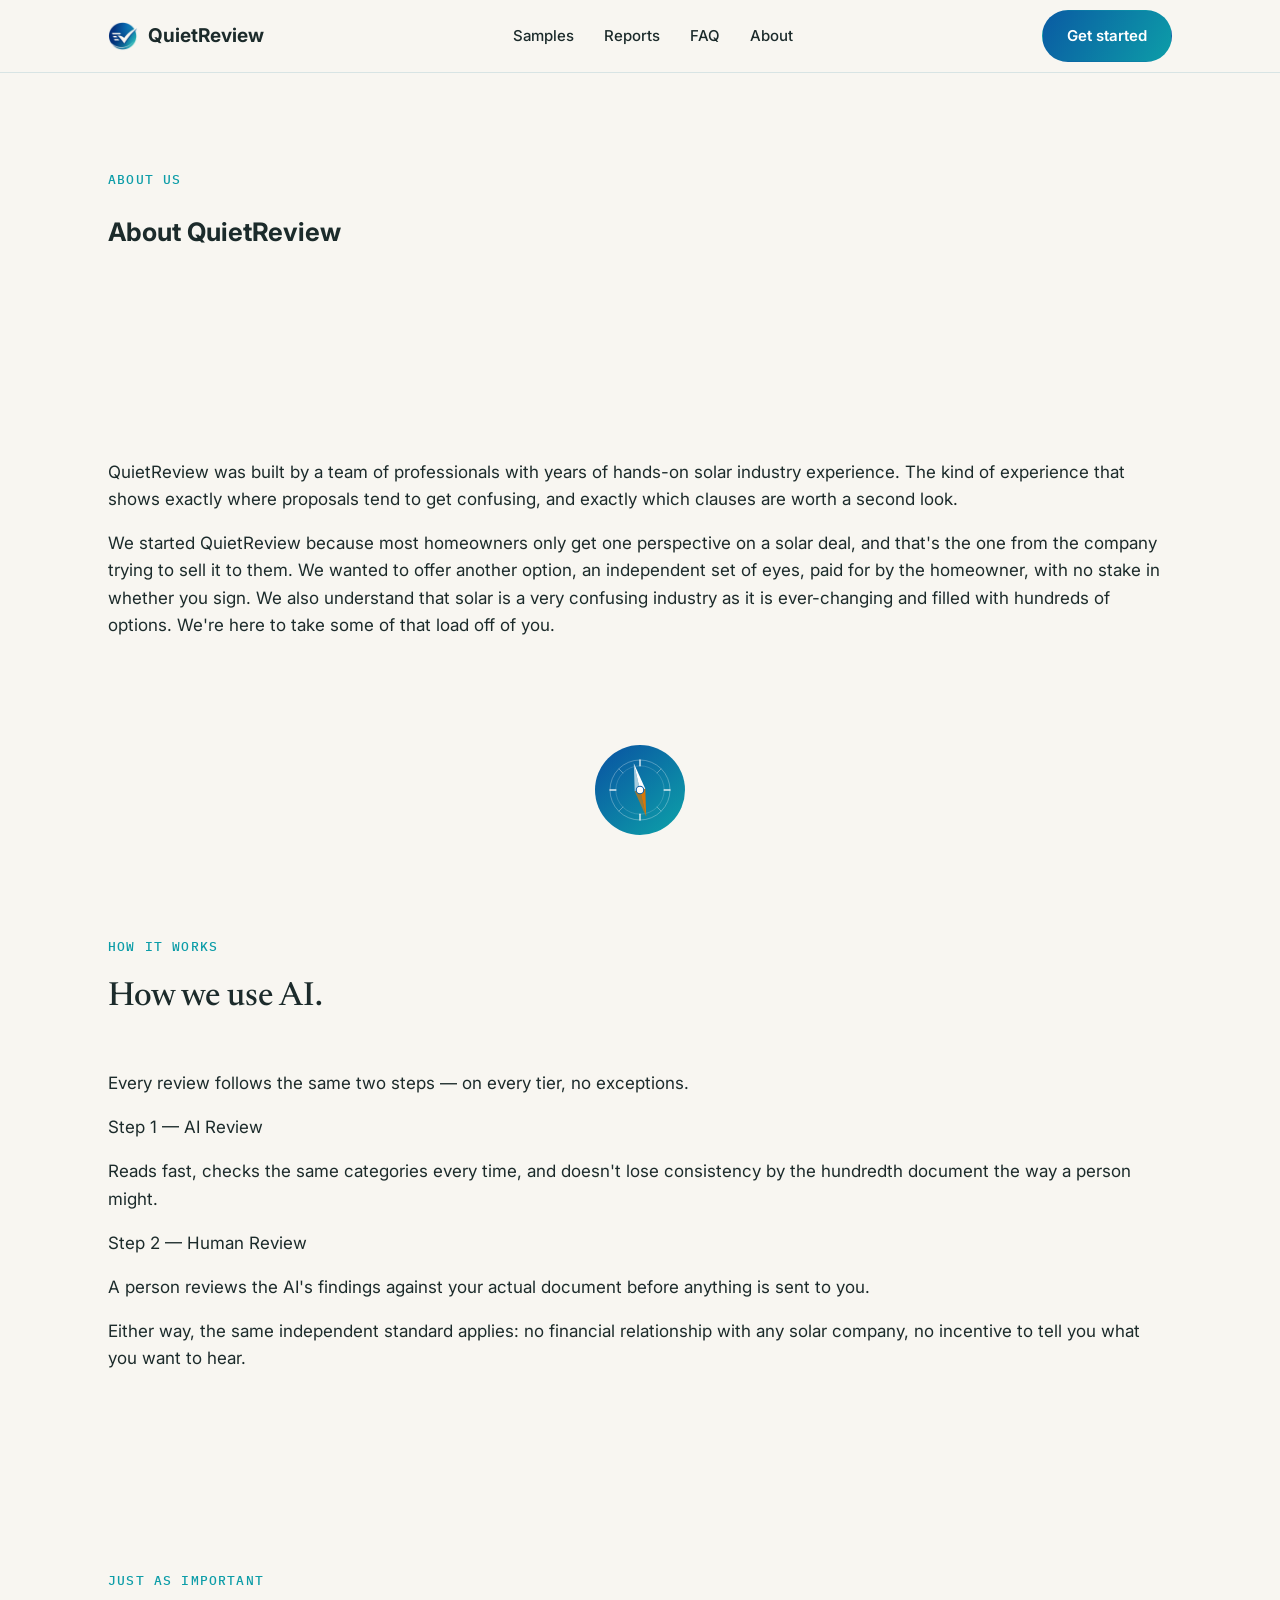
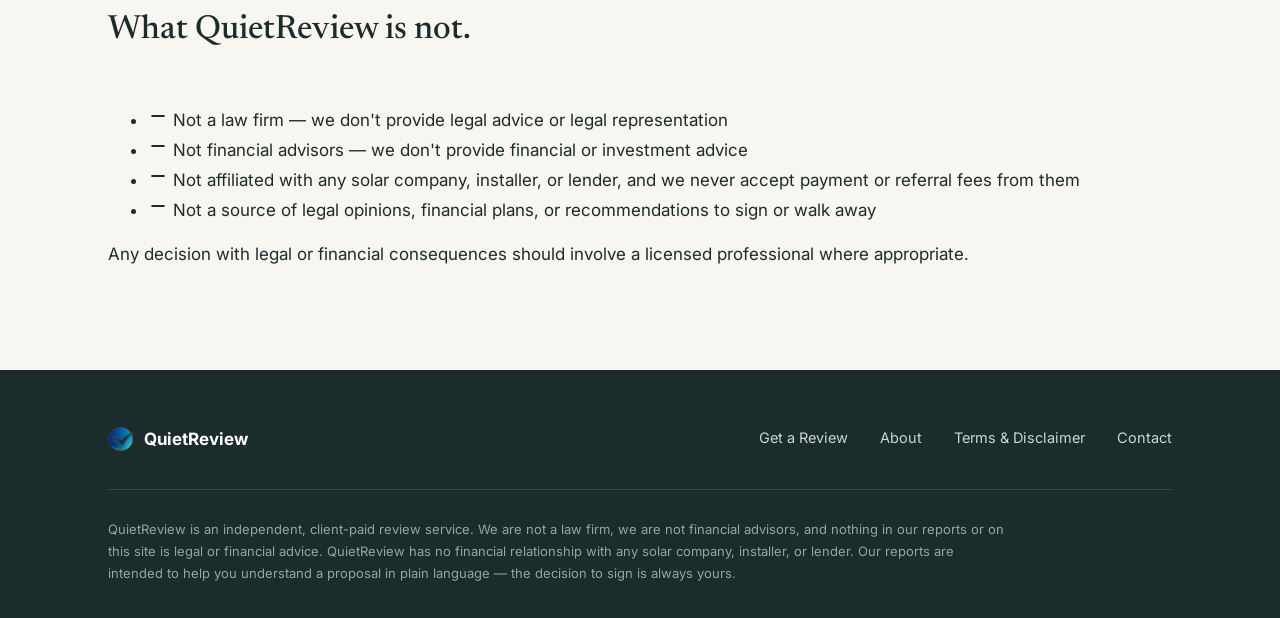
==== about.html @ 3530e282 "Enlarge compass and text, cut remaining dead space" ====
<!DOCTYPE html>
<html lang="en">
<head>
<meta charset="UTF-8">
<meta name="viewport" content="width=device-width, initial-scale=1.0">
<title>About QuietReview — Independent Proposal & Contract Analysis</title>
<meta name="description" content="QuietReview was built by a team with years of hands-on solar industry experience, to give homeowners an independent second opinion on their proposal.">
<link rel="icon" type="image/png" href="assets/quietreview-favicon.png">
<link rel="stylesheet" href="style.css">
</head>
<body>

<svg width="0" height="0" style="position:absolute">
  <symbol id="qr-check" viewBox="0 0 24 24" fill="none">
    <path d="M4 13.2L9.5 18.5L20 6" stroke="currentColor" stroke-width="2.4" stroke-linecap="round" stroke-linejoin="round"/>
  </symbol>
  <symbol id="qr-dash" viewBox="0 0 24 24" fill="none">
    <path d="M5 12H19" stroke="currentColor" stroke-width="2.4" stroke-linecap="round"/>
  </symbol>
  <linearGradient id="qr-mark-gradient" x1="15%" y1="10%" x2="90%" y2="95%">
    <stop offset="0%" stop-color="#0A5BA3"/>
    <stop offset="100%" stop-color="#0D9DA8"/>
  </linearGradient>
</svg>

<header class="site-header">
  <div class="wrap">
    <a class="brand" href="index.html">
      <img src="assets/quietreview-mark.png" alt="">
      <span class="brand-word">QuietReview</span>
    </a>
    <nav>
      <ul class="nav-links">
        <li><a href="index.html#samples">Samples</a></li>
        <li><a href="index.html#tiers">Reports</a></li>
        <li><a href="index.html#faq">FAQ</a></li>
        <li><a href="about.html" class="active">About</a></li>
      </ul>
    </nav>
    <a class="btn nav-cta" href="order.html">Get started</a>
  </div>
</header>

<main>

  <!-- ============ PAGE HEADER ============ -->
  <section class="page-hero">
    <div class="wrap">
      <p class="eyebrow">About Us</p>
      <h1>About QuietReview</h1>
    </div>
  </section>

  <!-- ============ WHO WE ARE ============ -->
  <section class="about-narrative">
    <div class="wrap wrap-narrow">
      <p class="lede-large">QuietReview was built by a team of professionals with years of hands-on solar industry experience. The kind of experience that shows exactly where proposals tend to get confusing, and exactly which clauses are worth a second look.</p>
      <p>We started QuietReview because most homeowners only get one perspective on a solar deal, and that's the one from the company trying to sell it to them. We wanted to offer another option, an independent set of eyes, paid for by the homeowner, with no stake in whether you sign. We also understand that solar is a very confusing industry as it is ever-changing and filled with hundreds of options. We're here to take some of that load off of you.</p>
    </div>
  </section>

  <!-- ============ SECONDARY MARK DIVIDER ============ -->
  <div class="mark-divider" aria-hidden="true">
    <svg viewBox="0 0 240 240" width="100" height="100" style="display:block;margin:0 auto;">
      <circle cx="120" cy="120" r="108" fill="url(#qr-mark-gradient)"/>
      <circle cx="120" cy="120" r="72" fill="none" stroke="#FFFFFF" stroke-width="2" opacity="0.35"/>
      <circle cx="120" cy="120" r="58" fill="none" stroke="#FFFFFF" stroke-width="1.5" opacity="0.25"/>
      <g stroke="#FFFFFF" stroke-width="3.5" stroke-linecap="round" opacity="0.85">
        <line x1="120" y1="48" x2="120" y2="62"/>
        <line x1="120" y1="178" x2="120" y2="192"/>
        <line x1="48" y1="120" x2="62" y2="120"/>
        <line x1="178" y1="120" x2="192" y2="120"/>
      </g>
      <g stroke="#FFFFFF" stroke-width="2" stroke-linecap="round" opacity="0.4">
        <line x1="69.4" y1="69.4" x2="79.2" y2="79.2"/>
        <line x1="170.6" y1="69.4" x2="160.8" y2="79.2"/>
        <line x1="69.4" y1="170.6" x2="79.2" y2="160.8"/>
        <line x1="170.6" y1="170.6" x2="160.8" y2="160.8"/>
      </g>
      <g transform="rotate(-13 120 120)">
        <path d="M120 54 L133 120 L120 120 Z" fill="#FFFFFF"/>
        <path d="M120 54 L107 120 L120 120 Z" fill="#FFFFFF" opacity="0.65"/>
        <path d="M120 186 L133 120 L120 120 Z" fill="#D97706"/>
        <path d="M120 186 L107 120 L120 120 Z" fill="#D97706" opacity="0.7"/>
      </g>
      <circle cx="120" cy="120" r="9" fill="#FFFFFF"/>
      <circle cx="120" cy="120" r="9" fill="none" stroke="#0A5BA3" stroke-width="2.5"/>
    </svg>
  </div>

  <!-- ============ HOW WE USE AI ============ -->
  <section class="about-ai">
    <div class="wrap wrap-narrow">
      <div class="section-head">
        <p class="eyebrow">How It Works</p>
        <h2>How we use AI.</h2>
      </div>
      <p class="ai-lede">Every review follows the same two steps — on every tier, no exceptions.</p>
      <div class="ai-steps">
        <div class="ai-step">
          <p class="ai-step-label">Step 1 — AI Review</p>
          <p>Reads fast, checks the same categories every time, and doesn't lose consistency by the hundredth document the way a person might.</p>
        </div>
        <div class="ai-step">
          <p class="ai-step-label">Step 2 — Human Review</p>
          <p>A person reviews the AI's findings against your actual document before anything is sent to you.</p>
        </div>
      </div>
      <p class="ai-closing">Either way, the same independent standard applies: no financial relationship with any solar company, no incentive to tell you what you want to hear.</p>
    </div>
  </section>

  <!-- ============ WHAT WE'RE NOT ============ -->
  <section class="about-not">
    <div class="wrap wrap-narrow">
      <div class="section-head">
        <p class="eyebrow">Just As Important</p>
        <h2>What QuietReview is not.</h2>
      </div>
      <ul class="not-list">
        <li><svg class="mark"><use href="#qr-dash"/></svg> Not a law firm — we don't provide legal advice or legal representation</li>
        <li><svg class="mark"><use href="#qr-dash"/></svg> Not financial advisors — we don't provide financial or investment advice</li>
        <li><svg class="mark"><use href="#qr-dash"/></svg> Not affiliated with any solar company, installer, or lender, and we never accept payment or referral fees from them</li>
        <li><svg class="mark"><use href="#qr-dash"/></svg> Not a source of legal opinions, financial plans, or recommendations to sign or walk away</li>
      </ul>
      <p class="not-closing">Any decision with legal or financial consequences should involve a licensed professional where appropriate.</p>
    </div>
  </section>

</main>

<footer class="site-footer">
  <div class="wrap">
    <div class="footer-top">
      <div class="footer-brand">
        <img src="assets/quietreview-mark.png" alt="">
        <span>QuietReview</span>
      </div>
      <ul class="footer-links">
        <li><a href="order.html">Get a Review</a></li>
        <li><a href="about.html">About</a></li>
        <li><a href="terms.html">Terms &amp; Disclaimer</a></li>
        <li><a href="mailto:hello@quietreview.com">Contact</a></li>
      </ul>
    </div>
    <p class="footer-disclaimer">QuietReview is an independent, client-paid review service. We are not a law firm, we are not financial advisors, and nothing in our reports or on this site is legal or financial advice. QuietReview has no financial relationship with any solar company, installer, or lender. Our reports are intended to help you understand a proposal in plain language — the decision to sign is always yours.</p>
  </div>
</footer>

</body>
</html>
---- style.css ----
/* ============================================================
   QuietReview — Shared Stylesheet
   Design system: teal-forward, analytical-but-human.
   Deliberately avoids the "warm cream + terracotta + big serif"
   template look — mono labels + restrained serif display instead.
   ============================================================ */

@import url('https://fonts.googleapis.com/css2?family=Newsreader:ital,opsz,wght@0,6..72,400;0,6..72,500;0,6..72,600;1,6..72,400&family=Inter:wght@400;500;600;700&family=IBM+Plex+Mono:wght@400;500&display=swap');

:root {
  /* Colors matched directly to the logo's own gradient (navy -> cyan-teal),
     sampled from the source mark, rather than the flatter brand teal */
  --teal-navy: #0A5BA3;
  --teal: #0D9DA8;
  --teal-dark: #0B7E88;
  --offwhite: #F8F6F1;
  --amber: #D97706;
  --charcoal: #1C2B2B;
  --light-teal: #E6F4F4;

  /* Derived working colors */
  --text: var(--charcoal);
  --text-muted: #55696A;
  --border: #D8E4E4;
  --white: #FFFFFF;
  --gradient-brand: linear-gradient(120deg, var(--teal-navy), var(--teal));

  /* Type */
  --font-display: 'Newsreader', Georgia, serif;
  --font-body: 'Inter', -apple-system, BlinkMacSystemFont, sans-serif;
  --font-mono: 'IBM Plex Mono', ui-monospace, monospace;

  --radius: 10px;
  --max-width: 1120px;
}

*, *::before, *::after { box-sizing: border-box; }

html { scroll-behavior: smooth; }

body {
  margin: 0;
  background: var(--offwhite);
  color: var(--text);
  font-family: var(--font-body);
  font-size: 17px;
  line-height: 1.6;
  -webkit-font-smoothing: antialiased;
}

img { max-width: 100%; display: block; }

a { color: var(--teal); }
a:focus-visible, button:focus-visible, summary:focus-visible, input:focus-visible, textarea:focus-visible {
  outline: 2px solid var(--amber);
  outline-offset: 3px;
}

.wrap {
  max-width: var(--max-width);
  margin: 0 auto;
  padding: 0 28px;
}

/* ---------- Eyebrow / mono labels — the recurring structural signature ---------- */
.eyebrow {
  font-family: var(--font-mono);
  font-size: 13px;
  letter-spacing: 0.09em;
  text-transform: uppercase;
  color: var(--teal);
  font-weight: 500;
}

/* ---------- Header / nav ---------- */
.site-header {
  position: sticky;
  top: 0;
  z-index: 20;
  background: rgba(248, 246, 241, 0.92);
  backdrop-filter: blur(6px);
  border-bottom: 1px solid var(--border);
}
.site-header .wrap {
  display: flex;
  align-items: center;
  justify-content: space-between;
  height: 72px;
}
.brand {
  display: flex;
  align-items: center;
  gap: 10px;
  text-decoration: none;
  color: var(--charcoal);
}
.brand img { height: 30px; width: auto; }
.brand-word { font-family: var(--font-body); font-weight: 700; font-size: 19px; color: var(--charcoal); }
.nav-links {
  display: flex;
  gap: 30px;
  list-style: none;
  margin: 0; padding: 0;
  font-size: 15px;
}
.nav-links a { color: var(--text); text-decoration: none; font-weight: 500; }
.nav-links a:hover { color: var(--teal); }
.nav-cta {
  background: var(--gradient-brand);
  color: var(--white) !important;
  padding: 10px 18px;
  border-radius: 999px;
  font-weight: 600;
  font-size: 14px;
}
.nav-toggle { display: none; }

/* ---------- Buttons ---------- */
.btn {
  display: inline-flex;
  align-items: center;
  gap: 8px;
  font-family: var(--font-body);
  font-weight: 600;
  font-size: 15px;
  padding: 13px 24px;
  border-radius: 999px;
  border: 1px solid transparent;
  cursor: pointer;
  text-decoration: none;
  transition: transform 0.15s ease, box-shadow 0.15s ease;
}
.btn:hover { transform: translateY(-1px); }
.btn-primary { background: var(--gradient-brand); color: var(--white); }
.btn-primary:hover { box-shadow: 0 8px 20px -8px rgba(13,110,110,0.55); }
.btn-outline { background: transparent; color: var(--teal); border-color: var(--teal); }
.btn-outline:hover { background: var(--light-teal); }

/* ---------- Hero ---------- */
.hero {
  padding: 96px 0 84px;
  border-bottom: 1px solid var(--border);
}
.hero .wrap {
  display: grid;
  grid-template-columns: 1.15fr 0.85fr;
  gap: 56px;
  align-items: center;
}
.hero h1 {
  font-family: var(--font-display);
  font-weight: 500;
  font-size: clamp(2.4rem, 4.2vw, 3.4rem);
  line-height: 1.12;
  letter-spacing: -0.01em;
  margin: 18px 0 22px;
  color: var(--charcoal);
}
.hero .lede {
  font-size: 19px;
  color: var(--text-muted);
  max-width: 46ch;
  margin: 0 0 34px;
}
.hero-ctas { display: flex; gap: 14px; flex-wrap: wrap; }

/* Signature element: a full recreation of the real logo mark, given weight via shadow */
.hero-mark {
  position: relative;
  aspect-ratio: 1;
  max-width: 340px;
  justify-self: end;
}
.hero-mark svg {
  width: 100%;
  height: 100%;
  filter: drop-shadow(0 22px 40px rgba(10, 60, 80, 0.28));
}

/* ---------- Section scaffolding ---------- */
section { padding: 84px 0; }
.section-head { max-width: 640px; margin: 0 0 46px; }
.section-head h2 {
  font-family: var(--font-display);
  font-weight: 500;
  font-size: clamp(1.7rem, 2.6vw, 2.2rem);
  margin: 12px 0 0;
  color: var(--charcoal);
}

/* ---------- What it is / isn't ---------- */
.is-isnt {
  background: var(--white);
  border-bottom: 1px solid var(--border);
}
.is-isnt-grid {
  display: grid;
  grid-template-columns: 1fr 1fr;
  gap: 40px;
}
.is-isnt-card h3 {
  font-family: var(--font-body);
  font-size: 15px;
  text-transform: uppercase;
  letter-spacing: 0.06em;
  color: var(--text-muted);
  margin: 0 0 18px;
}
.is-isnt-card ul { list-style: none; margin: 0; padding: 0; }
.is-isnt-card li {
  display: flex;
  gap: 12px;
  padding: 12px 0;
  border-top: 1px solid var(--border);
  font-size: 16px;
}
.is-isnt-card li:first-of-type { border-top: none; }
.mark { flex: none; width: 20px; height: 20px; margin-top: 2px; }
.is .mark { color: var(--teal); }
.isnt .mark { color: var(--text-muted); }

/* ---------- Tier cards ---------- */
.tiers { background: var(--offwhite); }
.tier-grid {
  display: grid;
  grid-template-columns: repeat(3, 1fr);
  gap: 24px;
}
.tier-card {
  background: var(--white);
  border: 1px solid var(--border);
  border-radius: var(--radius);
  padding: 32px 28px;
  display: flex;
  flex-direction: column;
}
.tier-card.featured {
  border-color: var(--teal);
  box-shadow: 0 16px 40px -20px rgba(13,110,110,0.35);
}
.tier-name { font-family: var(--font-body); font-weight: 700; font-size: 18px; margin: 14px 0 4px; }
.tier-price {
  font-family: var(--font-mono);
  font-size: 34px;
  font-weight: 500;
  color: var(--teal);
  margin: 0 0 6px;
}
.tier-desc { color: var(--text-muted); font-size: 15px; margin: 0 0 20px; }
.tier-card ul { list-style: none; margin: 0 0 26px; padding: 0; flex: 1; }
.tier-card li {
  display: flex;
  gap: 10px;
  font-size: 14.5px;
  padding: 7px 0;
}
.tier-card .mark { width: 16px; height: 16px; margin-top: 3px; color: var(--teal); }
.tier-delivery { font-family: var(--font-mono); font-size: 12.5px; color: var(--text-muted); margin: 0 0 18px; }
.tier-card .btn { justify-content: center; }

/* ---------- Sample downloads ---------- */
.samples {
  background: var(--light-teal);
  border-top: 1px solid var(--border);
  border-bottom: 1px solid var(--border);
}
.samples .wrap { text-align: center; }
.samples h2 {
  font-family: var(--font-display);
  font-weight: 500;
  font-size: clamp(1.6rem, 2.4vw, 2rem);
  margin: 10px 0 12px;
}
.samples p.lede { color: var(--text-muted); margin: 0 auto 44px; }

.sample-grid {
  display: grid;
  grid-template-columns: repeat(2, minmax(0, 300px));
  gap: 28px;
  justify-content: center;
}
.sample-card {
  background: var(--white);
  border-radius: 14px;
  overflow: hidden;
  text-align: left;
  box-shadow: 0 20px 44px -24px rgba(13, 46, 46, 0.35);
  display: flex;
  flex-direction: column;
  transition: transform 0.18s ease, box-shadow 0.18s ease;
}
.sample-card:hover {
  transform: translateY(-4px);
  box-shadow: 0 28px 54px -22px rgba(13, 46, 46, 0.4);
}
.sample-card-top {
  background: var(--gradient-brand);
  padding: 16px 20px;
  display: flex;
  align-items: center;
  justify-content: space-between;
}
.sample-card-mark { height: 22px; width: 22px; }
.sample-card-tier {
  font-family: var(--font-mono);
  font-size: 12px;
  letter-spacing: 0.08em;
  color: rgba(255,255,255,0.92);
  font-weight: 500;
}
.sample-card-body { padding: 20px 22px 4px; flex: 1; }
.sample-card-title {
  font-family: var(--font-display);
  font-size: 21px;
  margin: 0 0 12px;
  color: var(--charcoal);
}
.sample-card-flag {
  display: flex;
  align-items: center;
  gap: 8px;
  padding: 10px 12px;
  background: #FBEEDD;
  border-radius: 8px;
  font-size: 13px;
  color: var(--text-muted);
}
.sample-card-preview-link {
  display: block;
  margin: 16px 22px 4px;
  border-radius: 8px;
  overflow: hidden;
  border: 1px solid var(--border);
  box-shadow: 0 10px 24px -14px rgba(13, 46, 46, 0.35);
  transition: transform 0.15s ease, box-shadow 0.15s ease;
}
.sample-card-preview-link:hover {
  transform: translateY(-2px);
  box-shadow: 0 16px 30px -14px rgba(13, 46, 46, 0.45);
}
.sample-card-preview {
  display: block;
  width: 100%;
  height: auto;
}
.sample-card-btn {
  margin: 14px 22px 22px;
  justify-content: center;
}

/* ---------- FAQ ---------- */
.faq-list { max-width: 780px; }
details.faq-item {
  border-bottom: 1px solid var(--border);
  padding: 20px 0;
}
details.faq-item summary {
  cursor: pointer;
  list-style: none;
  display: flex;
  justify-content: space-between;
  align-items: center;
  gap: 20px;
  font-weight: 600;
  font-size: 16.5px;
  color: var(--charcoal);
}
details.faq-item summary::-webkit-details-marker { display: none; }
.faq-toggle {
  font-family: var(--font-mono);
  font-size: 18px;
  color: var(--teal);
  flex: none;
  transition: transform 0.2s ease;
}
details[open] .faq-toggle { transform: rotate(45deg); }
.faq-answer { margin: 14px 0 0; color: var(--text-muted); font-size: 15.5px; max-width: 66ch; }

/* ---------- Footer ---------- */
.site-footer {
  background: var(--charcoal);
  color: #C9D6D6;
  padding: 56px 0 34px;
}
.footer-top {
  display: flex;
  justify-content: space-between;
  gap: 40px;
  flex-wrap: wrap;
  padding-bottom: 36px;
  border-bottom: 1px solid rgba(255,255,255,0.12);
}
.footer-brand { display: flex; align-items: center; gap: 10px; }
.footer-brand img { height: 26px; }
.footer-brand span { font-weight: 700; color: var(--white); font-size: 17px; }
.footer-links { display: flex; gap: 32px; list-style: none; margin: 0; padding: 0; font-size: 14.5px; }
.footer-links a { color: #C9D6D6; text-decoration: none; }
.footer-links a:hover { color: var(--white); }
.footer-disclaimer {
  font-size: 13px;
  color: #93A6A6;
  line-height: 1.7;
  max-width: 900px;
  margin: 28px 0 0;
}

/* ---------- Responsive ---------- */
@media (max-width: 860px) {
  .nav-links, .nav-cta { display: none; }
  .hero .wrap { grid-template-columns: 1fr; }
  .hero-mark { max-width: 200px; justify-self: start; margin-top: 20px; }
  .is-isnt-grid { grid-template-columns: 1fr; gap: 8px; }
  .tier-grid { grid-template-columns: 1fr; }
  .sample-grid { grid-template-columns: minmax(0, 300px); }
  .footer-top { flex-direction: column; }
}

@media (prefers-reduced-motion: reduce) {
  * { transition: none !important; scroll-behavior: auto !important; }
}
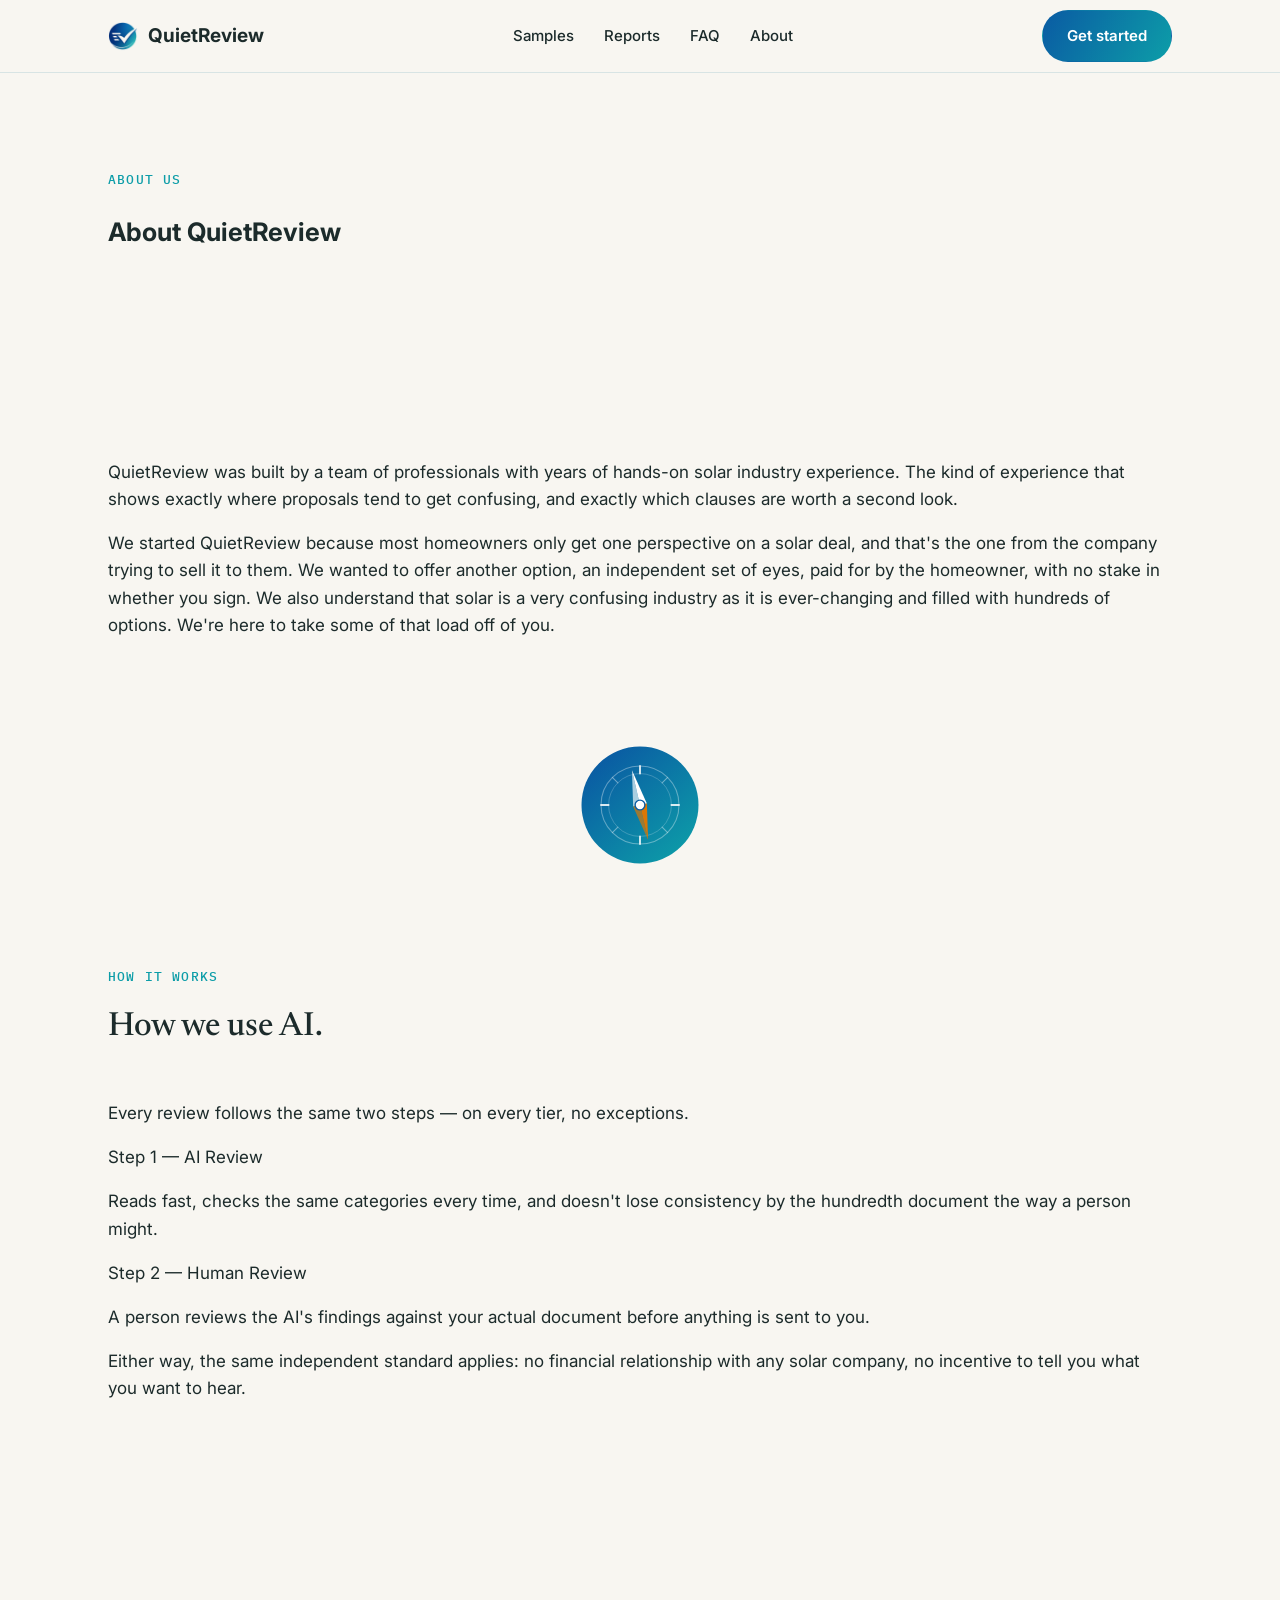
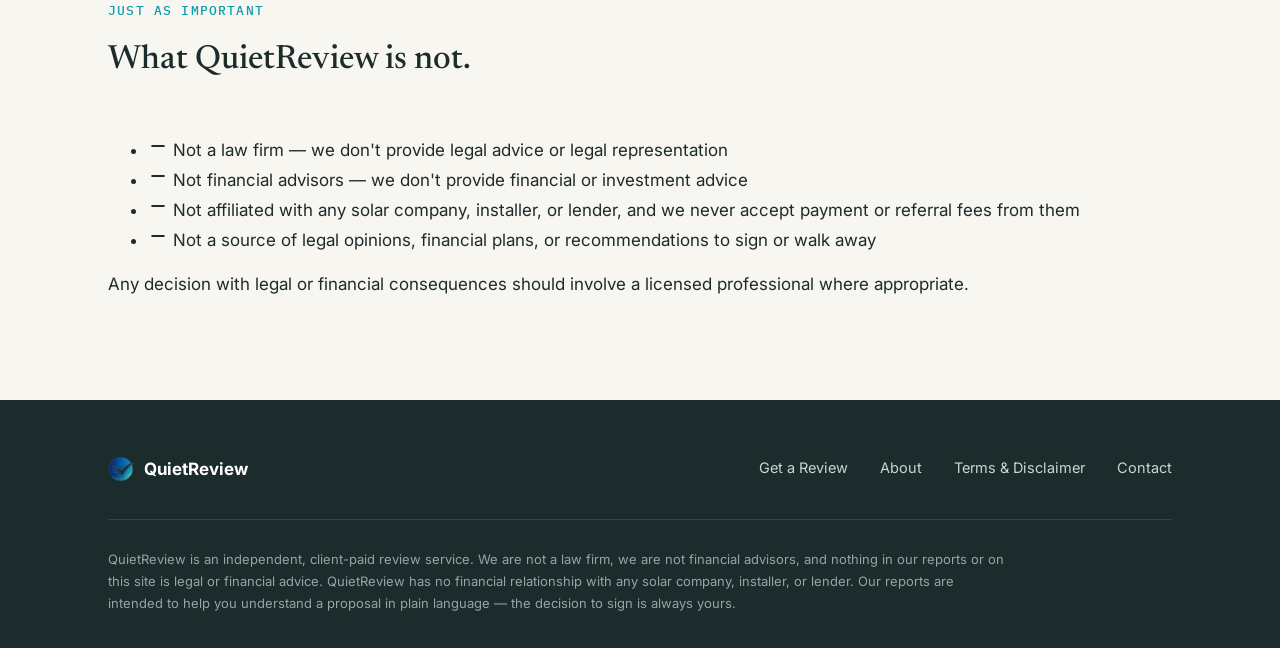
==== commit 6760217c: "Enlarge compass 30%, cut section gaps, enlarge all body text" ====
--- a/about.html
+++ b/about.html
@@ -61,7 +61,7 @@
 
   <!-- ============ SECONDARY MARK DIVIDER ============ -->
   <div class="mark-divider" aria-hidden="true">
-    <svg viewBox="0 0 240 240" width="100" height="100" style="display:block;margin:0 auto;">
+    <svg viewBox="0 0 240 240" width="130" height="130" style="display:block;margin:0 auto;">
       <circle cx="120" cy="120" r="108" fill="url(#qr-mark-gradient)"/>
       <circle cx="120" cy="120" r="72" fill="none" stroke="#FFFFFF" stroke-width="2" opacity="0.35"/>
       <circle cx="120" cy="120" r="58" fill="none" stroke="#FFFFFF" stroke-width="1.5" opacity="0.25"/>
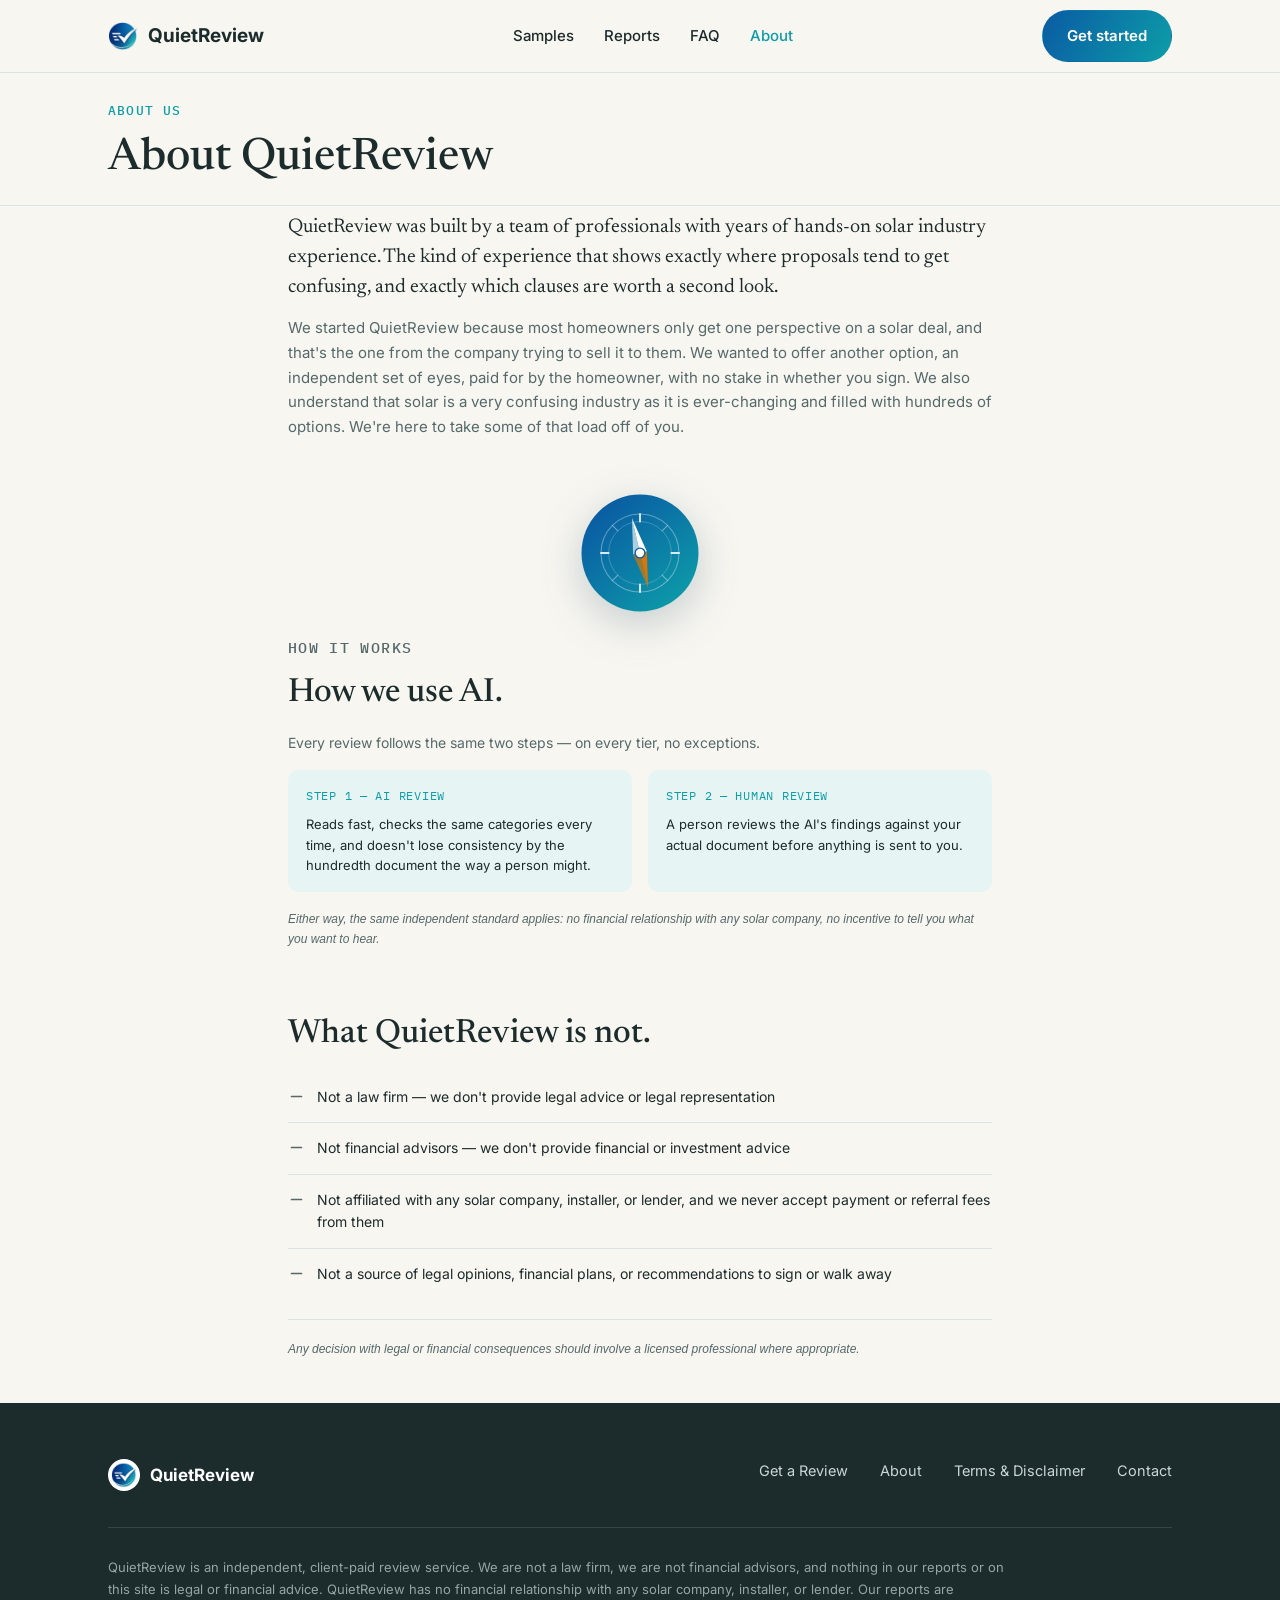
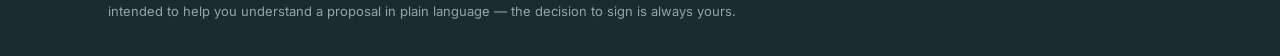
==== commit 1f18936e: "Add spacing, remove eyebrow, fix logo contrast on dark backgrounds" ====
--- a/about.html
+++ b/about.html
@@ -6,7 +6,7 @@
 <title>About QuietReview — Independent Proposal & Contract Analysis</title>
 <meta name="description" content="QuietReview was built by a team with years of hands-on solar industry experience, to give homeowners an independent second opinion on their proposal.">
 <link rel="icon" type="image/png" href="assets/quietreview-favicon.png">
-<link rel="stylesheet" href="style.css">
+<link rel="stylesheet" href="style.css?v=4">
 </head>
 <body>
 
@@ -114,7 +114,6 @@
   <section class="about-not">
     <div class="wrap wrap-narrow">
       <div class="section-head">
-        <p class="eyebrow">Just As Important</p>
         <h2>What QuietReview is not.</h2>
       </div>
       <ul class="not-list">
--- a/style.css
+++ b/style.css
@@ -70,6 +70,7 @@
   text-transform: uppercase;
   color: var(--teal);
   font-weight: 500;
+  margin: 0;
 }
 
 /* ---------- Header / nav ---------- */
@@ -179,11 +180,12 @@
 
 /* ---------- Section scaffolding ---------- */
 section { padding: 84px 0; }
-.section-head { max-width: 640px; margin: 0 0 46px; }
+.section-head { max-width: 640px; margin: 0 0 18px; }
 .section-head h2 {
   font-family: var(--font-display);
   font-weight: 500;
   font-size: clamp(1.7rem, 2.6vw, 2.2rem);
+  line-height: 1.15;
   margin: 12px 0 0;
   color: var(--charcoal);
 }
@@ -300,7 +302,14 @@
   align-items: center;
   justify-content: space-between;
 }
-.sample-card-mark { height: 22px; width: 22px; }
+.sample-card-mark {
+  height: 22px;
+  width: 22px;
+  background: #FFFFFF;
+  border-radius: 50%;
+  padding: 3px;
+  box-sizing: content-box;
+}
 .sample-card-tier {
   font-family: var(--font-mono);
   font-size: 12px;
@@ -391,7 +400,13 @@
   border-bottom: 1px solid rgba(255,255,255,0.12);
 }
 .footer-brand { display: flex; align-items: center; gap: 10px; }
-.footer-brand img { height: 26px; }
+.footer-brand img {
+  height: 26px;
+  background: #FFFFFF;
+  border-radius: 50%;
+  padding: 3px;
+  box-sizing: content-box;
+}
 .footer-brand span { font-weight: 700; color: var(--white); font-size: 17px; }
 .footer-links { display: flex; gap: 32px; list-style: none; margin: 0; padding: 0; font-size: 14.5px; }
 .footer-links a { color: #C9D6D6; text-decoration: none; }
@@ -418,3 +433,239 @@
 @media (prefers-reduced-motion: reduce) {
   * { transition: none !important; scroll-behavior: auto !important; }
 }
+
+/* ---------- Order page ---------- */
+.order-page .page-hero { padding: 14px 0 8px; }
+.order-page .page-hero h1 { margin-top: 0; font-size: clamp(1.6rem, 2.8vw, 2.1rem); }
+
+.order-section { padding: 0 0 40px; }
+.order-step-title {
+  font-family: var(--font-display);
+  font-weight: 500;
+  font-size: 18px;
+  color: var(--charcoal);
+  margin: 18px 0 8px;
+}
+.order-step-title:first-child { margin-top: 4px; }
+.order-optional {
+  font-family: var(--font-body);
+  font-size: 13px;
+  font-weight: 400;
+  color: var(--text-muted);
+}
+
+.order-tiers {
+  display: flex;
+  flex-direction: column;
+  gap: 8px;
+}
+.order-tier-option {
+  display: flex;
+  align-items: flex-start;
+  gap: 12px;
+  padding: 11px 16px;
+  border: 1.5px solid var(--border);
+  border-radius: 9px;
+  cursor: pointer;
+  background: var(--white);
+  transition: border-color 0.15s ease, box-shadow 0.15s ease;
+}
+.order-tier-option:hover { border-color: var(--teal); }
+.order-tier-option.selected {
+  border-color: var(--teal);
+  box-shadow: 0 0 0 3px var(--light-teal);
+}
+.order-tier-option input[type="radio"] {
+  position: absolute;
+  opacity: 0;
+  pointer-events: none;
+}
+.order-tier-radio {
+  flex: none;
+  width: 17px;
+  height: 17px;
+  border-radius: 50%;
+  border: 1.5px solid var(--border);
+  margin-top: 2px;
+  position: relative;
+}
+.order-tier-option.selected .order-tier-radio { border-color: var(--teal); }
+.order-tier-option.selected .order-tier-radio::after {
+  content: "";
+  position: absolute;
+  inset: 3px;
+  border-radius: 50%;
+  background: var(--gradient-brand);
+}
+.order-tier-info { display: flex; flex-direction: column; gap: 2px; }
+.order-tier-name { font-weight: 700; font-size: 14px; color: var(--charcoal); }
+.order-tier-desc { font-size: 12px; color: var(--text-muted); line-height: 1.4; }
+
+.order-upload {
+  display: flex;
+  flex-direction: column;
+  align-items: center;
+  text-align: center;
+  gap: 3px;
+  padding: 16px 16px;
+  border: 1.5px dashed var(--border);
+  border-radius: 9px;
+  cursor: pointer;
+  background: var(--light-teal);
+  transition: border-color 0.15s ease;
+}
+.order-upload:hover { border-color: var(--teal); }
+.order-upload-icon { width: 20px; height: 20px; color: var(--teal); margin-bottom: 2px; }
+.order-upload-label { font-weight: 600; font-size: 14px; color: var(--charcoal); }
+.order-upload-note { font-family: var(--font-mono); font-size: 11px; color: var(--text-muted); }
+.order-upload-filename { font-size: 12px; color: var(--teal); font-weight: 600; margin-top: 2px; }
+.order-upload input[type="file"] {
+  position: absolute;
+  width: 1px; height: 1px;
+  opacity: 0;
+  overflow: hidden;
+}
+
+.order-notes {
+  width: 100%;
+  font-family: var(--font-body);
+  font-size: 13.5px;
+  color: var(--text);
+  padding: 10px 14px;
+  border: 1.5px solid var(--border);
+  border-radius: 9px;
+  resize: vertical;
+  box-sizing: border-box;
+}
+.order-notes:focus { border-color: var(--teal); outline: none; }
+
+.order-submit-block { margin-top: 18px; text-align: center; }
+.order-submit-btn { width: 100%; justify-content: center; padding: 13px; font-size: 15px; }
+.order-trust {
+  font-family: var(--font-mono);
+  font-size: 11.5px;
+  letter-spacing: 0.04em;
+  color: var(--text-muted);
+  margin: 10px 0 0;
+}
+.order-note-inline {
+  text-align: center;
+  font-size: 13px;
+  color: var(--teal);
+  margin: 16px 0 0;
+  min-height: 20px;
+}
+
+/* ---------- About page ---------- */
+.nav-links a.active { color: var(--teal); }
+
+.wrap-narrow { max-width: 760px; }
+
+.page-hero {
+  padding: 28px 0 22px;
+  border-bottom: 1px solid var(--border);
+}
+.page-hero h1 {
+  font-family: var(--font-display);
+  font-weight: 500;
+  font-size: clamp(2rem, 3.6vw, 2.8rem);
+  line-height: 1.1;
+  margin: 12px 0 0;
+  color: var(--charcoal);
+}
+
+.about-narrative { padding: 6px 0 22px; }
+.about-narrative p.lede-large {
+  font-family: var(--font-display);
+  font-size: 20px;
+  line-height: 1.5;
+  color: var(--charcoal);
+  margin: 0 0 14px;
+}
+.about-narrative p,
+.about-ai p {
+  font-size: 15px;
+  color: var(--text-muted);
+  line-height: 1.65;
+  margin: 0 0 14px;
+}
+.about-ai { padding: 6px 0 38px; }
+.about-ai strong { color: var(--charcoal); }
+.about-ai p.ai-lede {
+  font-size: 14px;
+  color: var(--text-muted);
+  margin: 0 0 16px;
+}
+.ai-steps {
+  display: grid;
+  grid-template-columns: 1fr 1fr;
+  gap: 16px;
+  margin: 0 0 18px;
+}
+.ai-step {
+  background: var(--light-teal);
+  border-radius: 10px;
+  padding: 16px 18px;
+}
+p.ai-step-label {
+  font-family: var(--font-mono);
+  font-size: 12px;
+  letter-spacing: 0.06em;
+  text-transform: uppercase;
+  color: var(--teal);
+  margin: 0 0 8px;
+}
+.ai-step p:last-child {
+  font-size: 13px;
+  color: var(--text);
+  line-height: 1.6;
+  margin: 0;
+}
+.about-ai p.ai-closing {
+  font-size: 12px;
+  color: var(--text-muted);
+  font-style: italic;
+  margin: 0;
+}
+@media (max-width: 860px) {
+  .ai-steps { grid-template-columns: 1fr; }
+}
+
+.mark-divider {
+  margin: 12px auto 12px;
+  text-align: center;
+}
+.mark-divider svg {
+  width: 130px;
+  height: 130px;
+  display: inline-block;
+  filter: drop-shadow(0 12px 22px rgba(10, 60, 80, 0.22));
+}
+
+.about-not { padding: 16px 0 32px; }
+.not-list {
+  list-style: none;
+  margin: 0 0 20px;
+  padding: 0;
+}
+.not-list li {
+  display: flex;
+  gap: 12px;
+  padding: 14px 0;
+  border-top: 1px solid var(--border);
+  font-size: 14px;
+  color: var(--text);
+}
+.not-list li:first-child { border-top: none; }
+.not-list .mark { flex: none; width: 17px; height: 17px; margin-top: 2px; color: var(--text-muted); }
+.not-closing {
+  font-size: 12px;
+  color: var(--text-muted);
+  font-style: italic;
+  border-top: 1px solid var(--border);
+  padding-top: 20px;
+}
+
+@media (max-width: 860px) {
+  .page-hero { padding: 44px 0 28px; }
+}
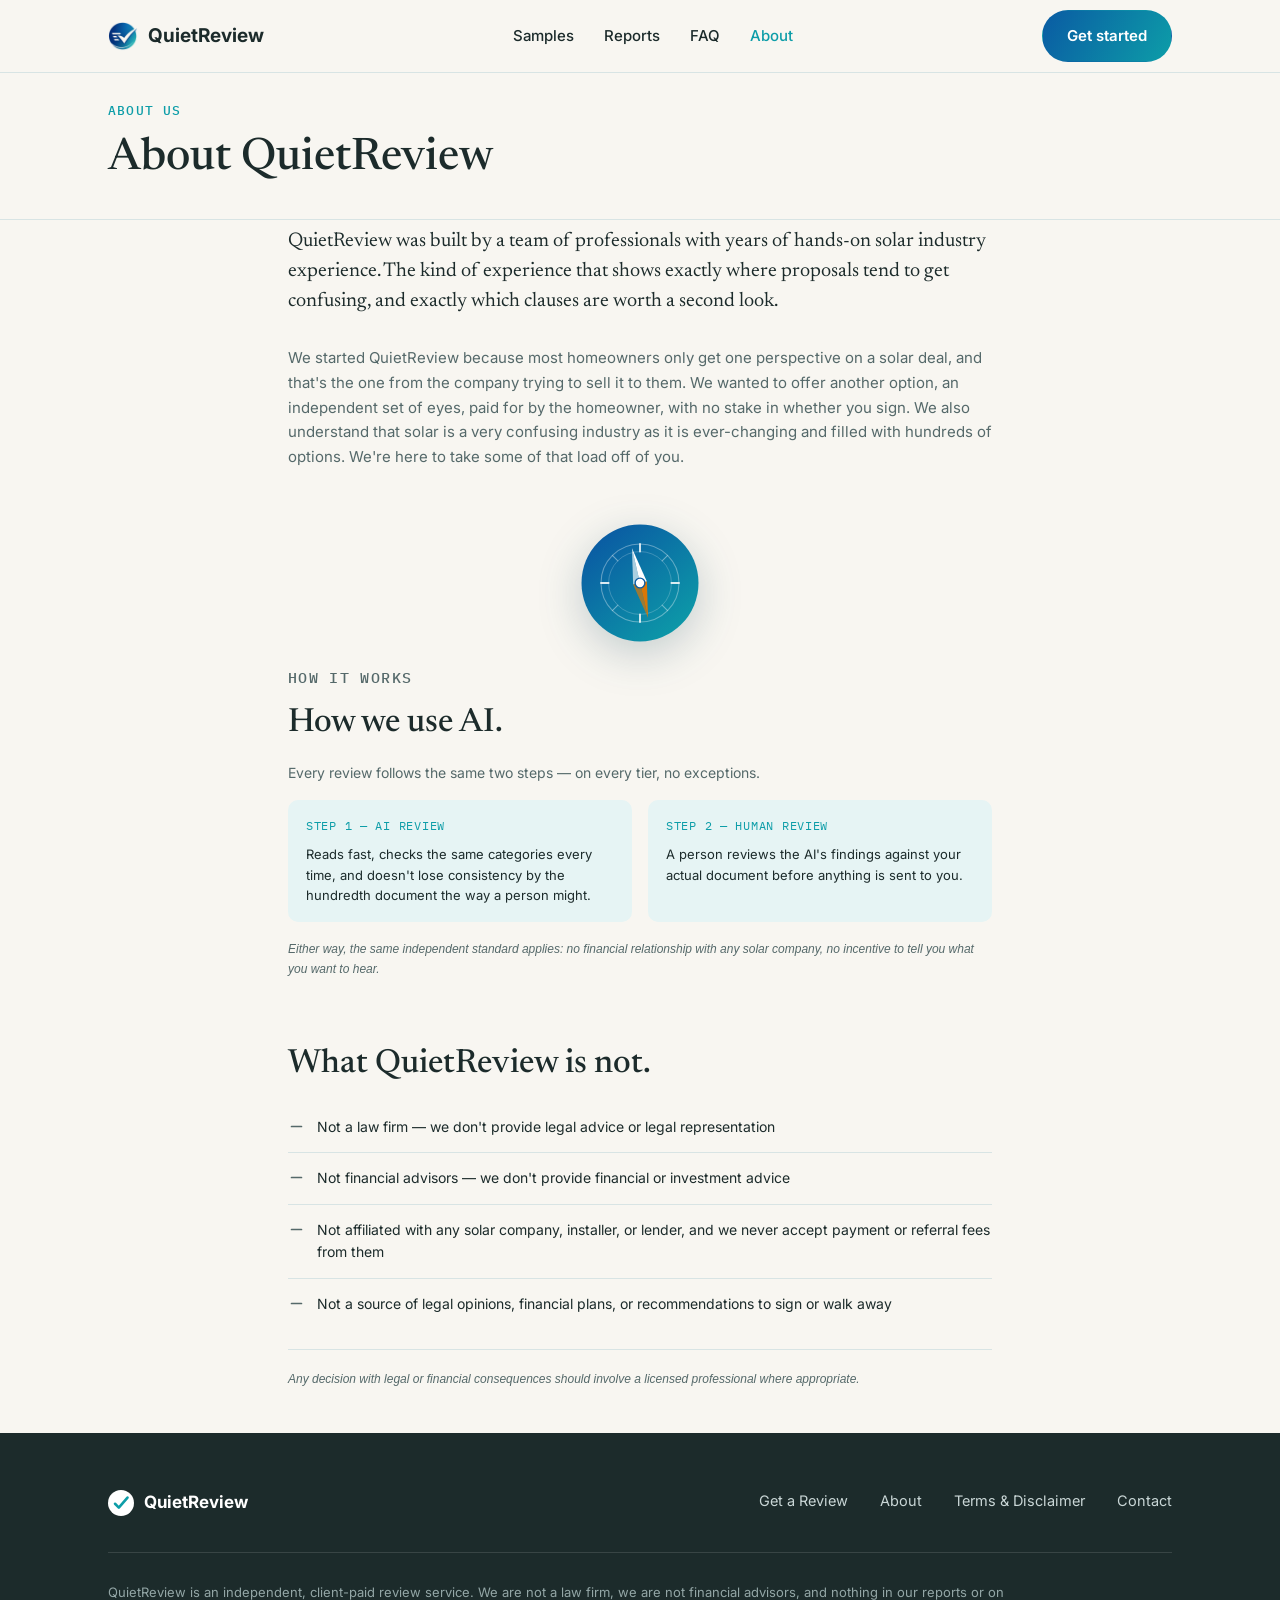
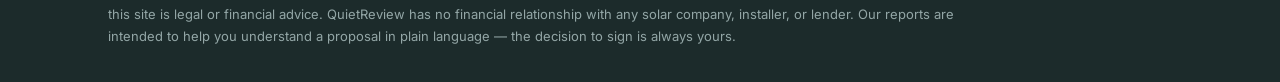
==== commit 961f6f7d: "Fix logo to proper reversed variant, increase About page paragraph spacing" ====
--- a/about.html
+++ b/about.html
@@ -16,6 +16,10 @@
   </symbol>
   <symbol id="qr-dash" viewBox="0 0 24 24" fill="none">
     <path d="M5 12H19" stroke="currentColor" stroke-width="2.4" stroke-linecap="round"/>
+  </symbol>
+  <symbol id="qr-mark-reversed" viewBox="0 0 24 24">
+    <circle cx="12" cy="12" r="12" fill="#FFFFFF"/>
+    <path d="M6.5 12.7L10 16.2L18 7" stroke="#0D9DA8" stroke-width="2.4" stroke-linecap="round" stroke-linejoin="round" fill="none"/>
   </symbol>
   <linearGradient id="qr-mark-gradient" x1="15%" y1="10%" x2="90%" y2="95%">
     <stop offset="0%" stop-color="#0A5BA3"/>
@@ -132,7 +136,7 @@
   <div class="wrap">
     <div class="footer-top">
       <div class="footer-brand">
-        <img src="assets/quietreview-mark.png" alt="">
+        <svg class="footer-brand-mark"><use href="#qr-mark-reversed"/></svg>
         <span>QuietReview</span>
       </div>
       <ul class="footer-links">
--- a/style.css
+++ b/style.css
@@ -302,14 +302,7 @@
   align-items: center;
   justify-content: space-between;
 }
-.sample-card-mark {
-  height: 22px;
-  width: 22px;
-  background: #FFFFFF;
-  border-radius: 50%;
-  padding: 3px;
-  box-sizing: content-box;
-}
+.sample-card-mark { height: 22px; width: 22px; }
 .sample-card-tier {
   font-family: var(--font-mono);
   font-size: 12px;
@@ -400,13 +393,7 @@
   border-bottom: 1px solid rgba(255,255,255,0.12);
 }
 .footer-brand { display: flex; align-items: center; gap: 10px; }
-.footer-brand img {
-  height: 26px;
-  background: #FFFFFF;
-  border-radius: 50%;
-  padding: 3px;
-  box-sizing: content-box;
-}
+.footer-brand-mark { height: 26px; width: 26px; }
 .footer-brand span { font-weight: 700; color: var(--white); font-size: 17px; }
 .footer-links { display: flex; gap: 32px; list-style: none; margin: 0; padding: 0; font-size: 14.5px; }
 .footer-links a { color: #C9D6D6; text-decoration: none; }
@@ -562,7 +549,7 @@
 .wrap-narrow { max-width: 760px; }
 
 .page-hero {
-  padding: 28px 0 22px;
+  padding: 28px 0 36px;
   border-bottom: 1px solid var(--border);
 }
 .page-hero h1 {
@@ -580,7 +567,7 @@
   font-size: 20px;
   line-height: 1.5;
   color: var(--charcoal);
-  margin: 0 0 14px;
+  margin: 0 0 30px;
 }
 .about-narrative p,
 .about-ai p {
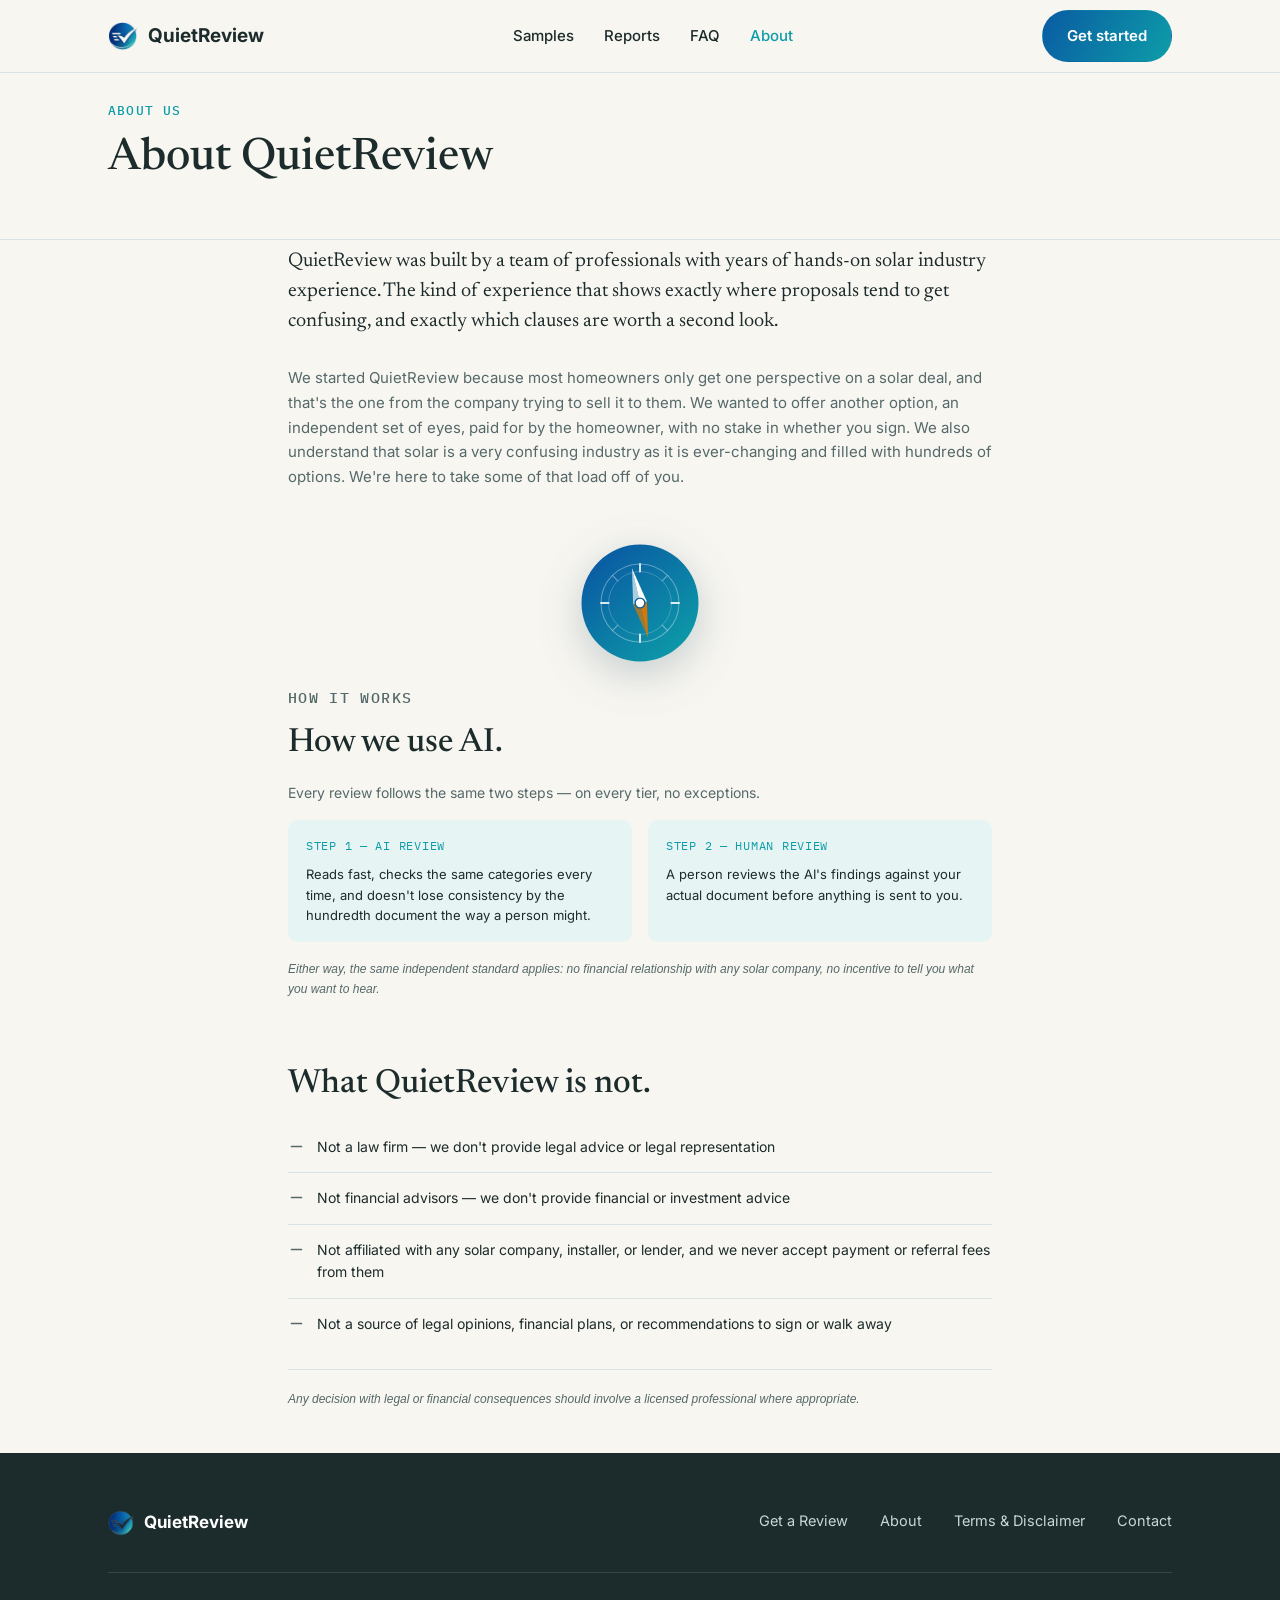
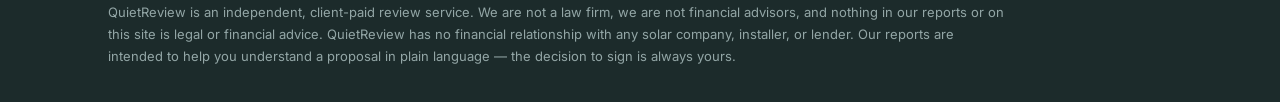
==== commit ecdd4e9a: "Revert logos to match nav exactly, increase About page gap" ====
--- a/about.html
+++ b/about.html
@@ -16,10 +16,6 @@
   </symbol>
   <symbol id="qr-dash" viewBox="0 0 24 24" fill="none">
     <path d="M5 12H19" stroke="currentColor" stroke-width="2.4" stroke-linecap="round"/>
-  </symbol>
-  <symbol id="qr-mark-reversed" viewBox="0 0 24 24">
-    <circle cx="12" cy="12" r="12" fill="#FFFFFF"/>
-    <path d="M6.5 12.7L10 16.2L18 7" stroke="#0D9DA8" stroke-width="2.4" stroke-linecap="round" stroke-linejoin="round" fill="none"/>
   </symbol>
   <linearGradient id="qr-mark-gradient" x1="15%" y1="10%" x2="90%" y2="95%">
     <stop offset="0%" stop-color="#0A5BA3"/>
@@ -136,7 +132,7 @@
   <div class="wrap">
     <div class="footer-top">
       <div class="footer-brand">
-        <svg class="footer-brand-mark"><use href="#qr-mark-reversed"/></svg>
+        <img src="assets/quietreview-mark.png" alt="" class="footer-brand-mark">
         <span>QuietReview</span>
       </div>
       <ul class="footer-links">
--- a/style.css
+++ b/style.css
@@ -302,7 +302,7 @@
   align-items: center;
   justify-content: space-between;
 }
-.sample-card-mark { height: 22px; width: 22px; }
+.sample-card-mark { height: 22px; width: auto; }
 .sample-card-tier {
   font-family: var(--font-mono);
   font-size: 12px;
@@ -393,7 +393,7 @@
   border-bottom: 1px solid rgba(255,255,255,0.12);
 }
 .footer-brand { display: flex; align-items: center; gap: 10px; }
-.footer-brand-mark { height: 26px; width: 26px; }
+.footer-brand-mark { height: 26px; width: auto; }
 .footer-brand span { font-weight: 700; color: var(--white); font-size: 17px; }
 .footer-links { display: flex; gap: 32px; list-style: none; margin: 0; padding: 0; font-size: 14.5px; }
 .footer-links a { color: #C9D6D6; text-decoration: none; }
@@ -549,7 +549,7 @@
 .wrap-narrow { max-width: 760px; }
 
 .page-hero {
-  padding: 28px 0 36px;
+  padding: 28px 0 56px;
   border-bottom: 1px solid var(--border);
 }
 .page-hero h1 {
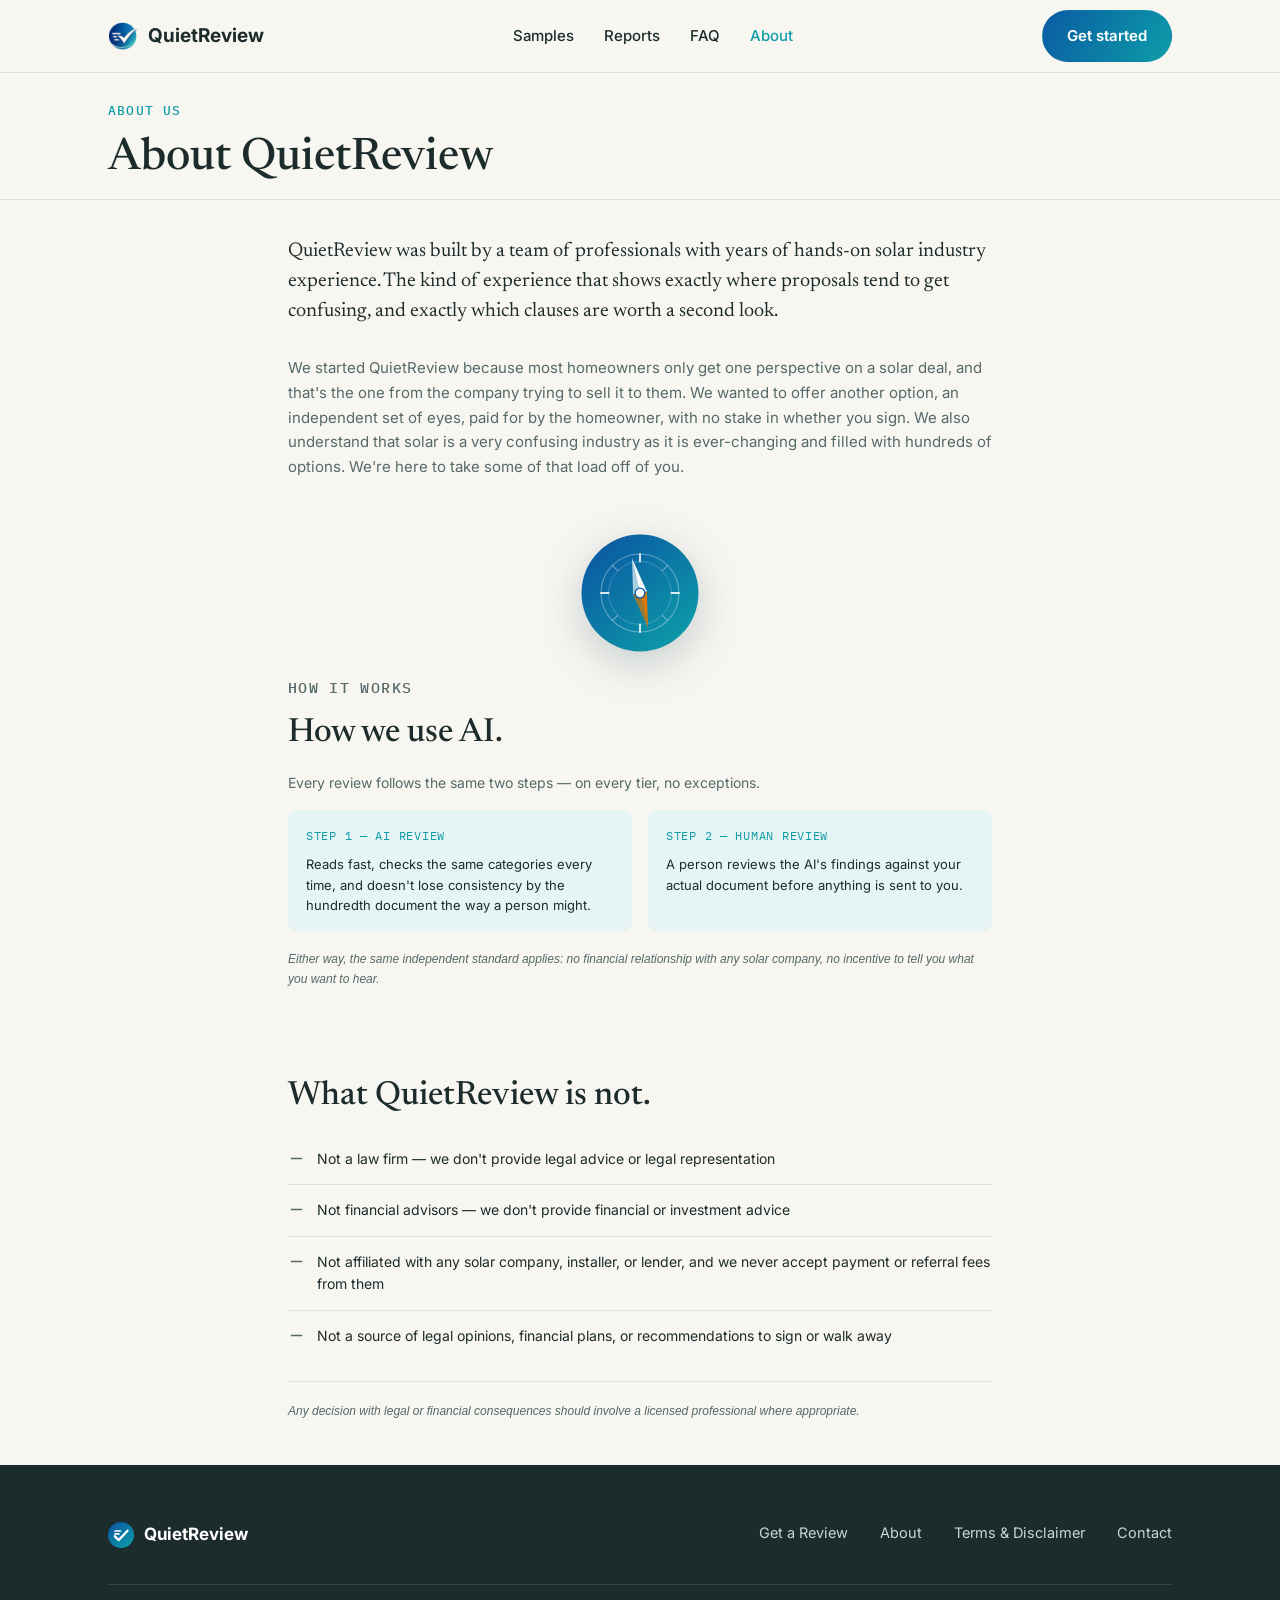
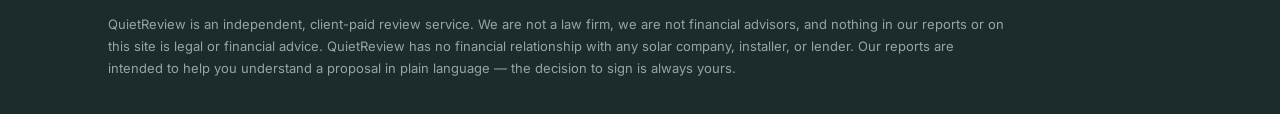
==== commit c84c5f89: "Fix logo with crisp vector version, adjust header and section spacing" ====
--- a/about.html
+++ b/about.html
@@ -16,6 +16,18 @@
   </symbol>
   <symbol id="qr-dash" viewBox="0 0 24 24" fill="none">
     <path d="M5 12H19" stroke="currentColor" stroke-width="2.4" stroke-linecap="round"/>
+  </symbol>
+  <linearGradient id="qr-crisp-mark-grad" x1="15%" y1="10%" x2="90%" y2="95%">
+    <stop offset="0%" stop-color="#0A5BA3"/>
+    <stop offset="100%" stop-color="#0D9DA8"/>
+  </linearGradient>
+  <symbol id="qr-crisp-mark" viewBox="0 0 24 24">
+    <circle cx="12" cy="12" r="12" fill="url(#qr-crisp-mark-grad)"/>
+    <g stroke="#FFFFFF" stroke-width="1.6" stroke-linecap="round">
+      <line x1="6.5" y1="8.3" x2="11.5" y2="8.3"/>
+      <line x1="6.5" y1="11" x2="10" y2="11"/>
+    </g>
+    <path d="M6.3 13.2L10 16.7L18 8" stroke="#FFFFFF" stroke-width="2.1" stroke-linecap="round" stroke-linejoin="round" fill="none"/>
   </symbol>
   <linearGradient id="qr-mark-gradient" x1="15%" y1="10%" x2="90%" y2="95%">
     <stop offset="0%" stop-color="#0A5BA3"/>
@@ -132,7 +144,7 @@
   <div class="wrap">
     <div class="footer-top">
       <div class="footer-brand">
-        <img src="assets/quietreview-mark.png" alt="" class="footer-brand-mark">
+        <svg class="footer-brand-mark"><use href="#qr-crisp-mark"/></svg>
         <span>QuietReview</span>
       </div>
       <ul class="footer-links">
--- a/style.css
+++ b/style.css
@@ -302,7 +302,7 @@
   align-items: center;
   justify-content: space-between;
 }
-.sample-card-mark { height: 22px; width: auto; }
+.sample-card-mark { height: 22px; width: 22px; }
 .sample-card-tier {
   font-family: var(--font-mono);
   font-size: 12px;
@@ -393,7 +393,7 @@
   border-bottom: 1px solid rgba(255,255,255,0.12);
 }
 .footer-brand { display: flex; align-items: center; gap: 10px; }
-.footer-brand-mark { height: 26px; width: auto; }
+.footer-brand-mark { height: 26px; width: 26px; }
 .footer-brand span { font-weight: 700; color: var(--white); font-size: 17px; }
 .footer-links { display: flex; gap: 32px; list-style: none; margin: 0; padding: 0; font-size: 14.5px; }
 .footer-links a { color: #C9D6D6; text-decoration: none; }
@@ -549,7 +549,7 @@
 .wrap-narrow { max-width: 760px; }
 
 .page-hero {
-  padding: 28px 0 56px;
+  padding: 28px 0 16px;
   border-bottom: 1px solid var(--border);
 }
 .page-hero h1 {
@@ -561,7 +561,7 @@
   color: var(--charcoal);
 }
 
-.about-narrative { padding: 6px 0 22px; }
+.about-narrative { padding: 36px 0 22px; }
 .about-narrative p.lede-large {
   font-family: var(--font-display);
   font-size: 20px;
@@ -576,7 +576,7 @@
   line-height: 1.65;
   margin: 0 0 14px;
 }
-.about-ai { padding: 6px 0 38px; }
+.about-ai { padding: 6px 0 60px; }
 .about-ai strong { color: var(--charcoal); }
 .about-ai p.ai-lede {
   font-size: 14px;
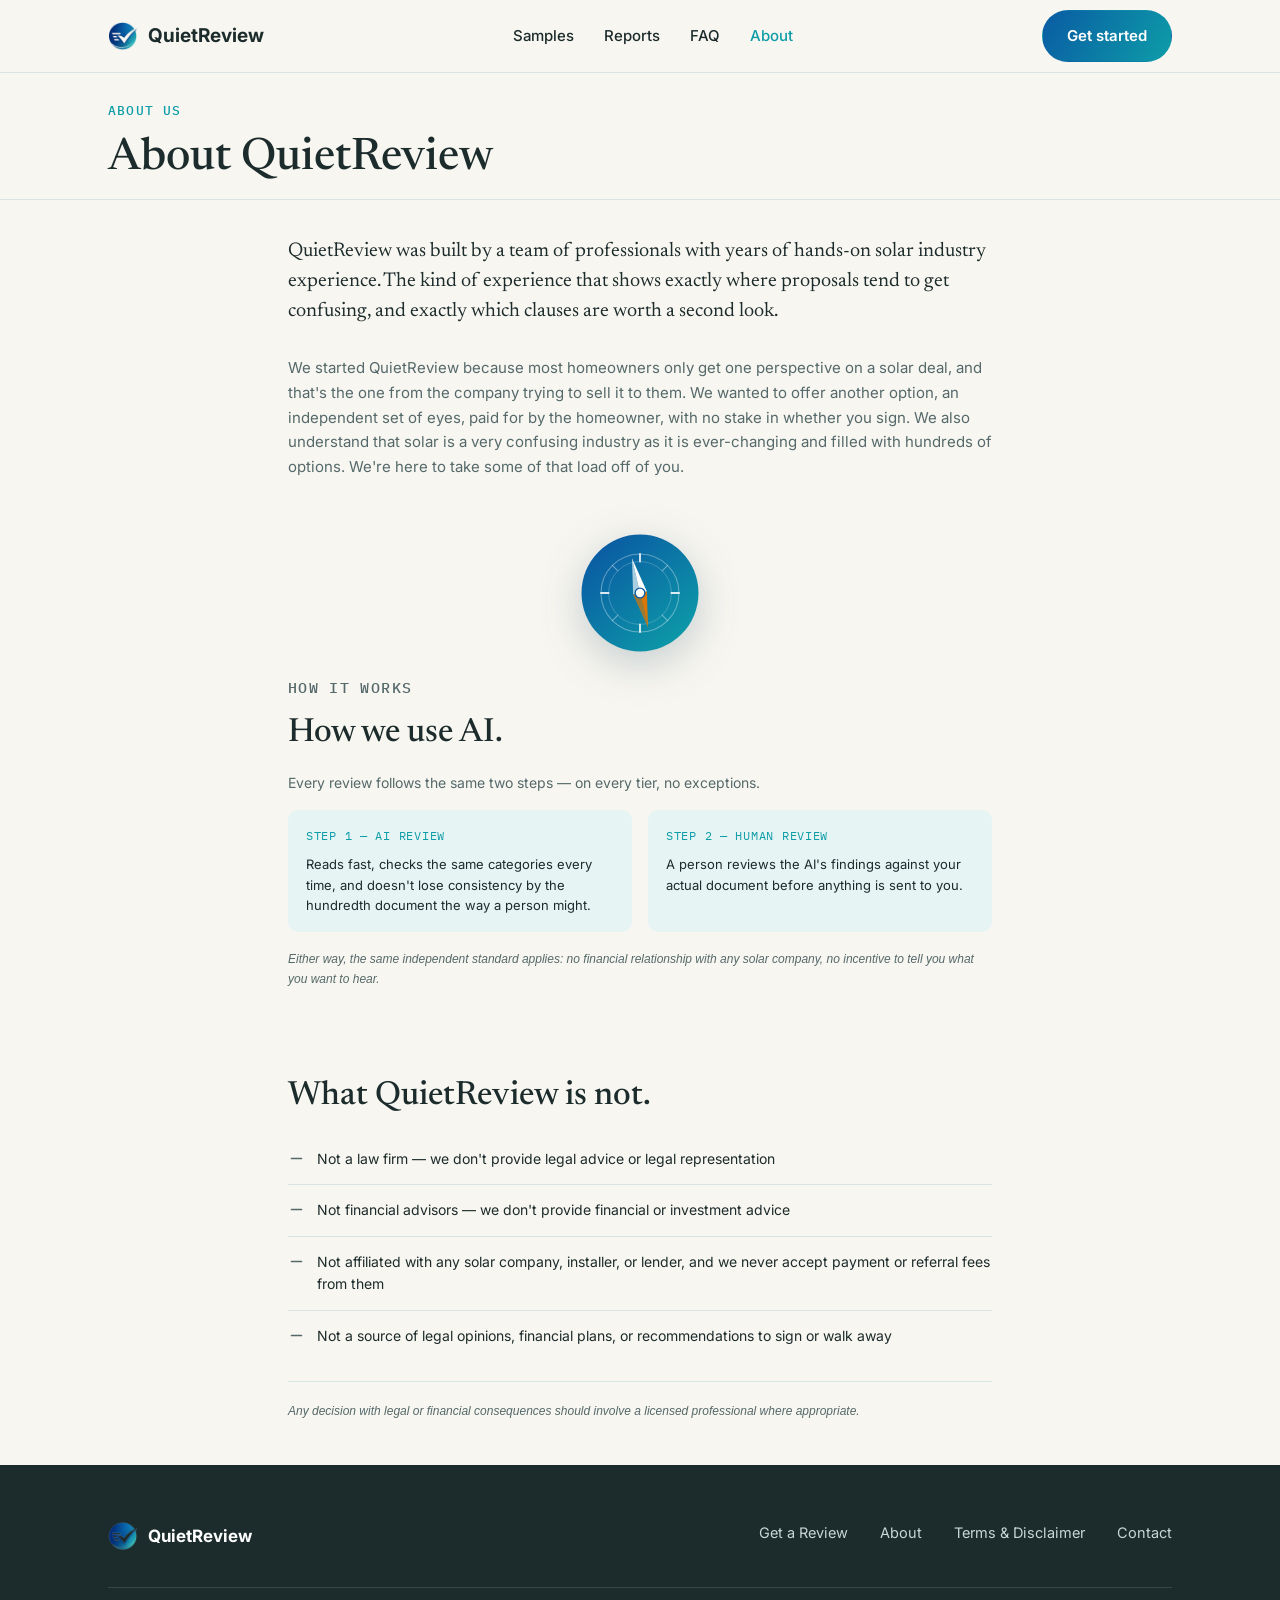
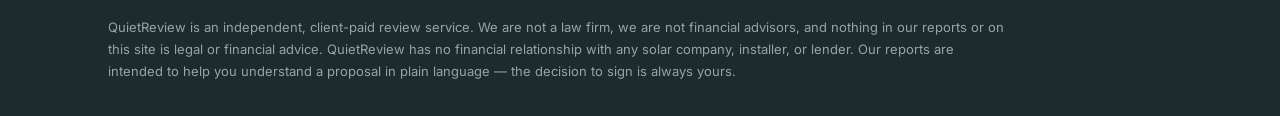
==== commit 871aa095: "Fix logo for real - identical image, identical size, verified pixel-for-pixel" ====
--- a/about.html
+++ b/about.html
@@ -144,7 +144,7 @@
   <div class="wrap">
     <div class="footer-top">
       <div class="footer-brand">
-        <svg class="footer-brand-mark"><use href="#qr-crisp-mark"/></svg>
+        <img src="assets/quietreview-mark.png" alt="" class="footer-brand-mark">
         <span>QuietReview</span>
       </div>
       <ul class="footer-links">
--- a/style.css
+++ b/style.css
@@ -302,7 +302,7 @@
   align-items: center;
   justify-content: space-between;
 }
-.sample-card-mark { height: 22px; width: 22px; }
+.sample-card-mark { height: 30px; width: auto; }
 .sample-card-tier {
   font-family: var(--font-mono);
   font-size: 12px;
@@ -393,7 +393,7 @@
   border-bottom: 1px solid rgba(255,255,255,0.12);
 }
 .footer-brand { display: flex; align-items: center; gap: 10px; }
-.footer-brand-mark { height: 26px; width: 26px; }
+.footer-brand-mark { height: 30px; width: auto; }
 .footer-brand span { font-weight: 700; color: var(--white); font-size: 17px; }
 .footer-links { display: flex; gap: 32px; list-style: none; margin: 0; padding: 0; font-size: 14.5px; }
 .footer-links a { color: #C9D6D6; text-decoration: none; }
